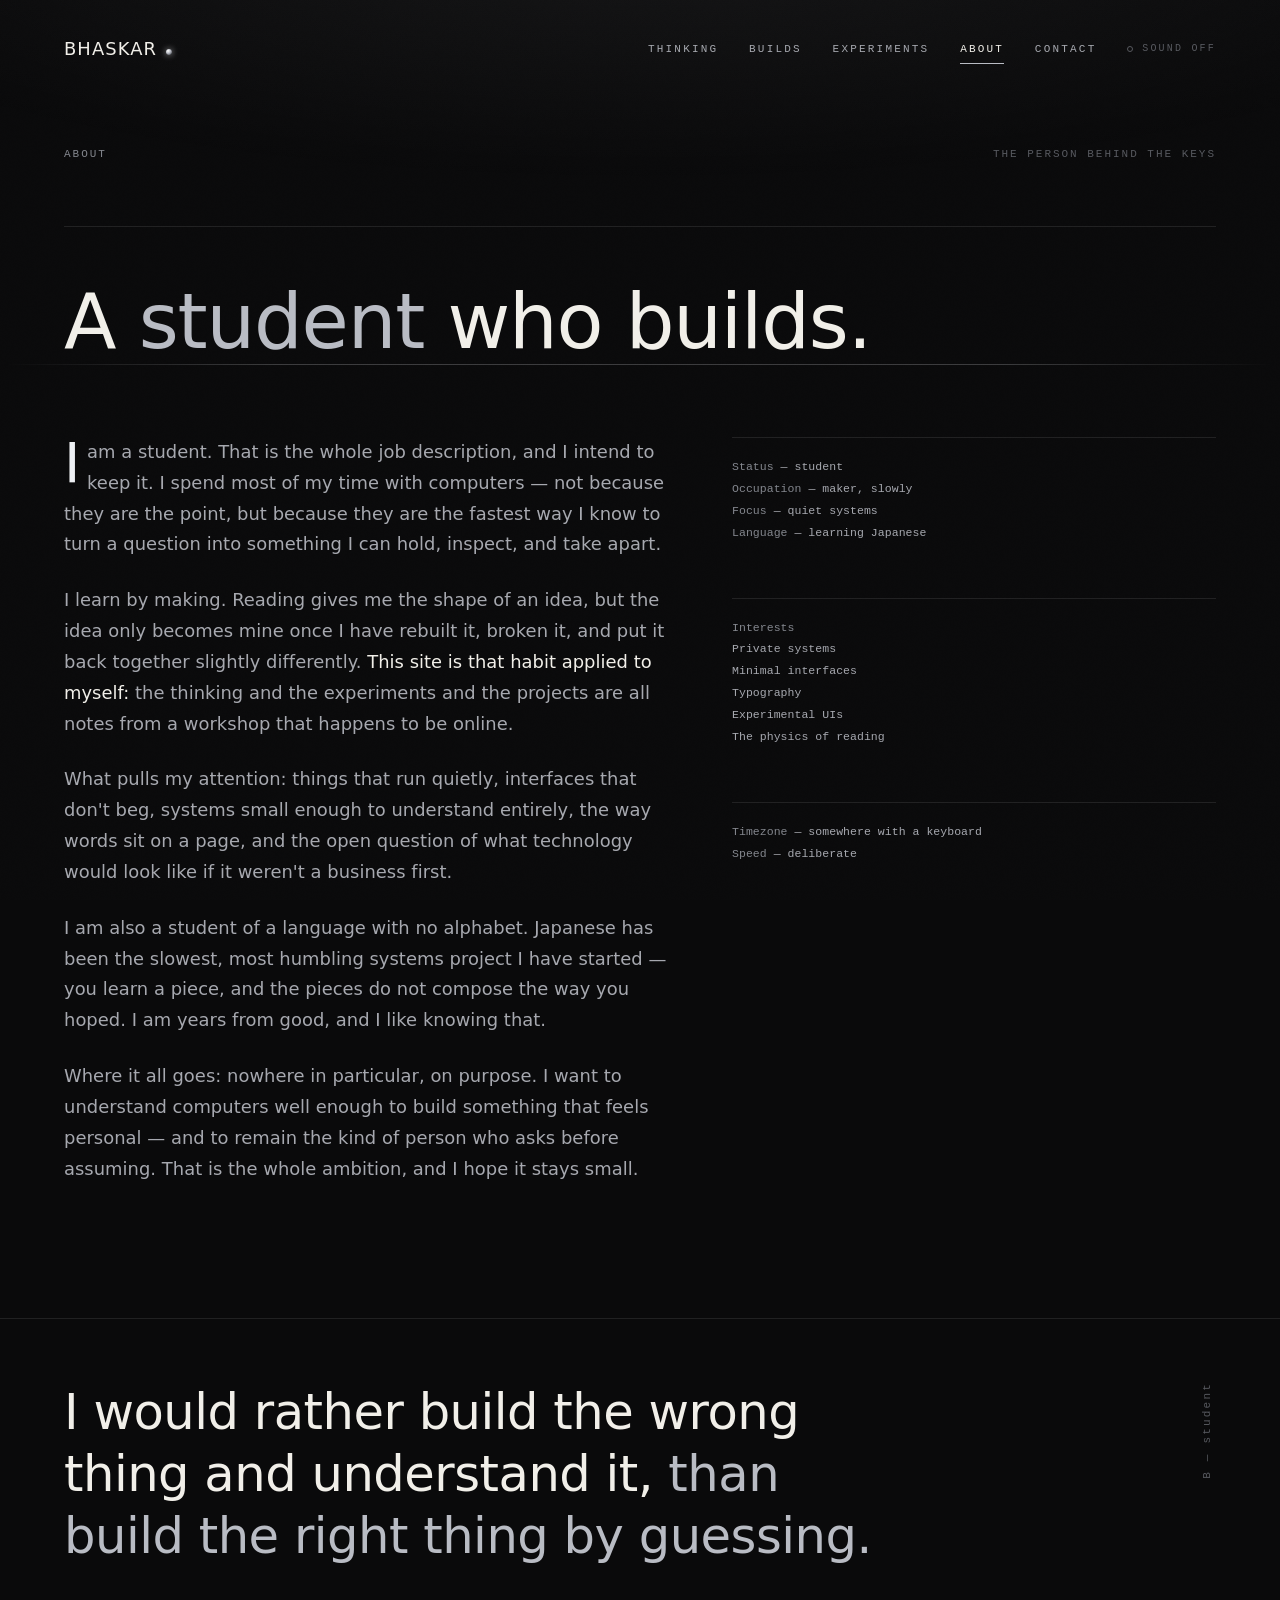
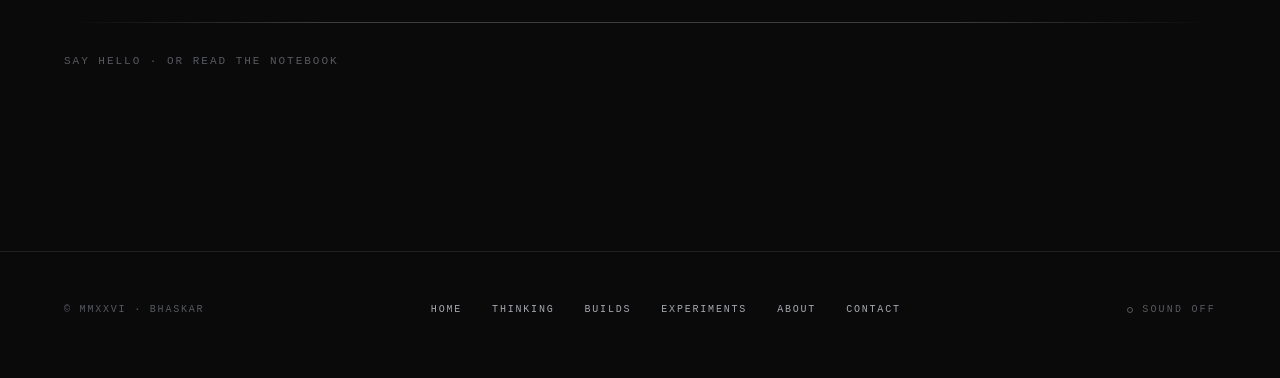
==== about/index.html @ d9e7417f "BHASKAR — personal site: 8 pages, design system, fonts, audio, loader, 404" ====
<!DOCTYPE html>
<html lang="en" class="no-js" data-base="../">
<head>
  <meta charset="UTF-8">
  <meta name="viewport" content="width=device-width, initial-scale=1">
  <title>ABOUT — BHASKAR</title>
  <meta name="description" content="A student who builds things to understand them. Quiet systems, minimal interfaces, and a language with no alphabet.">
  <link rel="canonical" href="/about/">
  <link rel="icon" type="image/svg+xml" href="../favicon.svg">
  <link rel="manifest" href="../manifest.webmanifest">
  <meta name="theme-color" content="#0a0a0b">

  <meta property="og:type" content="website">
  <meta property="og:site_name" content="BHASKAR">
  <meta property="og:title" content="ABOUT — BHASKAR">
  <meta property="og:description" content="A student who builds things to understand them.">
  <meta property="og:url" content="/about/">
  <meta name="twitter:card" content="summary">
  <meta name="twitter:title" content="ABOUT — BHASKAR">
  <meta name="twitter:description" content="A student who builds things to understand them.">

  <link rel="preload" href="../assets/fonts/SpaceGrotesk-Variable.woff2" as="font" type="font/woff2" crossorigin>
  <link rel="preload" href="../assets/fonts/IBMPlexMono-Regular.woff2" as="font" type="font/woff2" crossorigin>
  <link rel="stylesheet" href="../css/styles.css">
  <script src="../js/loader.js" defer></script>
</head>
<body class="page-about">
  <div class="loader" role="status" aria-label="Loading">
    <div class="loader-inner">
      <span class="loader-word">BHASKAR<span class="dot" aria-hidden="true">.</span></span>
      <span class="loader-line" aria-hidden="true"></span>
      <span class="loader-caption mono">LOADING<span class="cursor" aria-hidden="true">_</span></span>
    </div>
  </div>


  <div class="page-shade" aria-hidden="true"></div>

  <header class="site-head wrap">
    <a class="wordmark" href="../index.html" aria-label="BHASKAR — back to the top">
      BHASKAR<span class="dot" aria-hidden="true"></span>
    </a>
    <nav class="site-nav" aria-label="Primary">
      <a href="../thinking/index.html">Thinking</a>
      <a href="../builds/index.html">Builds</a>
      <a href="../experiments/index.html">Experiments</a>
      <a href="../about/index.html" aria-current="page">About</a>
      <a href="../contact/index.html">Contact</a>
      <button class="sound-toggle" type="button" data-sound-toggle aria-pressed="false" aria-label="Toggle sound">
        <span class="led" aria-hidden="true"></span><span data-sound-label>SOUND OFF</span>
      </button>
    </nav>
    <button class="menu-toggle" type="button" aria-expanded="false" aria-controls="menuPanel">MENU</button>
  </header>

  <div class="menu-panel" id="menuPanel" aria-hidden="true">
    <a href="../index.html"><span class="n">00</span>Home</a>
    <a href="../thinking/index.html"><span class="n">01</span>Thinking</a>
    <a href="../builds/index.html"><span class="n">02</span>Builds</a>
    <a href="../experiments/index.html"><span class="n">03</span>Experiments</a>
    <a href="../about/index.html"><span class="n">04</span>About</a>
    <a href="../contact/index.html"><span class="n">05</span>Contact</a>
    <div class="menu-foot caps">BHASKAR · MMXXVI</div>
  </div>

  <main id="main">
    <section class="about-hero wrap" aria-labelledby="about-title">
      <div class="home-meta">
        <span class="caps caps--silver">About</span>
        <span class="caps caps--dim">The person behind the keys</span>
      </div>

      <h1 id="about-title" class="about-title">
        A <span class="sil">student</span> who builds.
      </h1>
    </section>

    <div class="wrap hair" aria-hidden="true"></div>

    <section class="about-grid wrap">
      <div class="about-body" data-reveal>
        <p class="drop">
          I am a student. That is the whole job description, and I intend to
          keep it. I spend most of my time with computers — not because they are
          the point, but because they are the fastest way I know to turn a
          question into something I can hold, inspect, and take apart.
        </p>
        <p>
          I learn by making. Reading gives me the shape of an idea, but the idea
          only becomes mine once I have rebuilt it, broken it, and put it back
          together slightly differently. <strong>This site is that habit applied
          to myself:</strong> the thinking and the experiments and the projects
          are all notes from a workshop that happens to be online.
        </p>
        <p>
          What pulls my attention: things that run quietly, interfaces that
          don't beg, systems small enough to understand entirely, the way words
          sit on a page, and the open question of what technology would look
          like if it weren't a business first.
        </p>
        <p>
          I am also a student of a language with no alphabet. Japanese has been
          the slowest, most humbling systems project I have started — you learn
          a piece, and the pieces do not compose the way you hoped. I am years
          from good, and I like knowing that.
        </p>
        <p>
          Where it all goes: nowhere in particular, on purpose. I want to
          understand computers well enough to build something that feels
          personal — and to remain the kind of person who asks before assuming.
          That is the whole ambition, and I hope it stays small.
        </p>
      </div>

      <aside class="about-side" aria-label="In brief" data-reveal>
        <div class="fact">
          <div><span class="k">Status</span> — student</div>
          <div><span class="k">Occupation</span> — maker, slowly</div>
          <div><span class="k">Focus</span> — quiet systems</div>
          <div><span class="k">Language</span> — learning Japanese</div>
        </div>

        <div class="fact">
          <div><span class="k">Interests</span></div>
          <div>Private systems</div>
          <div>Minimal interfaces</div>
          <div>Typography</div>
          <div>Experimental UIs</div>
          <div>The physics of reading</div>
        </div>

        <div class="fact">
          <div><span class="k">Timezone</span> — somewhere with a keyboard</div>
          <div><span class="k">Speed</span> — deliberate</div>
        </div>
      </aside>
    </section>

    <section class="about-quote wrap" data-reveal>
      <p class="text">
        I would rather build the wrong thing and understand it,
        <span class="sil">than build the right thing by guessing.</span>
      </p>
      <span class="about-sign">B — student</span>
    </section>

    <div class="about-end wrap" data-reveal>
      <hr class="hair" aria-hidden="true">
      <p class="mono caps caps--dim" style="margin-top:30px">
        <a class="u-line" href="../contact/index.html">Say hello</a> · <a class="u-line caps" href="../thinking/index.html">or read the notebook</a>
      </p>
    </div>
  </main>

  <footer class="site-foot">
    <div class="foot-row">
      <span class="caps">© MMXXVI · BHASKAR</span>
      <nav class="foot-links" aria-label="Footer">
        <a href="../index.html">Home</a>
        <a href="../thinking/index.html">Thinking</a>
        <a href="../builds/index.html">Builds</a>
        <a href="../experiments/index.html">Experiments</a>
        <a href="../about/index.html">About</a>
        <a href="../contact/index.html">Contact</a>
      </nav>
      <button class="sound-toggle" type="button" data-sound-toggle aria-pressed="false" aria-label="Toggle sound">
        <span class="led" aria-hidden="true"></span><span data-sound-label>SOUND OFF</span>
      </button>
    </div>
  </footer>

  <script src="../js/data/projects.js" defer></script>
  <script src="../js/audio.js" defer></script>
  <script src="../js/transitions.js" defer></script>
  <script src="../js/reveal.js" defer></script>
  <script src="../js/waves.js" defer></script>
  <script src="../js/portrait.js" defer></script>
  <script src="../js/main.js" defer></script>
</body>
</html>
---- css/styles.css ----
/* ============================================================
   BHASKAR — design system
   black / white / graphite / silver / quiet typography
   ============================================================ */

/* ---------- tokens ---------- */
:root {
  --black:      #060606;
  --ink:        #0b0b0c;
  --page:       #0a0a0b;
  --charcoal:   #15151a;
  --graphite:   #26262d;
  --steel:      #3d3f47;

  --silver-dim: #83868d;
  --silver:     #b9bcc4;
  --silver-bright: #eef0f4;
  --paper:      #f1efe9;
  --fog:        #a6a8af;
  --ghost:      #57595f;
  --line:       rgba(238, 240, 244, 0.10);
  --line-strong: rgba(238, 240, 244, 0.22);

  --font-sans: "Space Grotesk", "Avenir Next", "Segoe UI", system-ui, sans-serif;
  --font-mono: "IBM Plex Mono", ui-monospace, "SF Mono", "Cascadia Mono", Menlo, monospace;

  --ease: cubic-bezier(0.16, 1, 0.3, 1);
  --ease-hard: cubic-bezier(0.77, 0, 0.18, 1);

  --silver-metal: linear-gradient(100deg,
      #7c8087 0%, #f4f6f9 16%, #c2c5cc 30%, #71757d 46%,
      #eceef2 60%, #a9adb5 78%, #7c8087 100%);

  --section-gap: clamp(64px, 12vh, 140px);
}

/* ---------- reset ---------- */
*, *::before, *::after { box-sizing: border-box; }

html {
  -webkit-text-size-adjust: 100%;
  scrollbar-color: var(--graphite) var(--black);
}

body {
  margin: 0;
  background: var(--page);
  color: var(--paper);
  font-family: var(--font-sans);
  font-size: 1rem;
  line-height: 1.65;
  font-weight: 400;
  letter-spacing: 0.002em;
  overflow-x: clip;
  -webkit-font-smoothing: antialiased;
  text-rendering: optimizeLegibility;
  min-height: 100vh;
  display: flex;
  flex-direction: column;
}

main { flex: 1 0 auto; }

/* film-grain / paper noise */
body::before,
body::after {
  content: "";
  position: fixed;
  inset: 0;
  pointer-events: none;
  z-index: 64;
}
body::before {
  background-image: url("data:image/svg+xml,%3Csvg xmlns='http://www.w3.org/2000/svg' width='160' height='160'%3E%3Cfilter id='n'%3E%3CfeTurbulence type='fractalNoise' baseFrequency='0.8' numOctaves='2'/%3E%3C/filter%3E%3Crect width='160' height='160' filter='url(%23n)' opacity='0.5'/%3E%3C/svg%3E");
  opacity: 0.028;
  mix-blend-mode: overlay;
}
/* soft light well at the top of every page */
body::after {
  background:
    radial-gradient(120% 46% at 50% -8%, rgba(238, 240, 244, 0.055), transparent 62%),
    none;
  z-index: -1;
}

/* ---------- base type ---------- */
h1, h2, h3, h4 { margin: 0; font-weight: 400; line-height: 1.08; letter-spacing: -0.015em; }

p { margin: 0 0 1.1em; }

a {
  color: inherit;
  text-decoration: none;
}

::selection { background: var(--paper); color: var(--black); text-shadow: none; }

:focus-visible {
  outline: 1px solid var(--silver-bright);
  outline-offset: 3px;
  border-radius: 1px;
}

img, svg, canvas { display: block; max-width: 100%; }

button {
  font: inherit;
  color: inherit;
  background: none;
  border: 0;
  padding: 0;
  cursor: pointer;
}

/* ---------- helpers ---------- */
.wrap {
  width: 100%;
  max-width: 1340px;
  margin-inline: auto;
  padding-inline: clamp(20px, 5vw, 64px);
}

.mono { font-family: var(--font-mono); }
.caps {
  font-family: var(--font-mono);
  font-size: 0.6875rem;              /* 11px */
  letter-spacing: 0.18em;
  text-transform: uppercase;
  line-height: 1.6;
}
.caps--dim { color: var(--ghost); }
.caps--silver { color: var(--silver-dim); }

.sr-only {
  position: absolute;
  width: 1px; height: 1px;
  padding: 0; margin: -1px;
  overflow: hidden;
  clip: rect(0 0 0 0);
  white-space: nowrap;
  border: 0;
}

.hair {
  height: 1px;
  border: 0;
  margin: 0;
  background: linear-gradient(90deg, transparent, var(--line-strong) 22%, var(--line-strong) 78%, transparent);
}

/* silver metallic headline treatment */
.metal {
  background: var(--silver-metal);
  background-size: 220% 100%;
  -webkit-background-clip: text;
  background-clip: text;
  -webkit-text-fill-color: transparent;
  color: transparent;
  animation: metal-sweep 14s ease-in-out infinite;
}
@keyframes metal-sweep {
  0%, 100% { background-position: 0% 0; }
  50%      { background-position: 96% 0; }
}

@media (prefers-reduced-motion: reduce) {
  .metal { animation: none; background-position: 14% 0; }
}

/* hairline that slides its light along */
.sheen {
  position: relative;
  overflow: hidden;
}
.sheen::after {
  content: "";
  position: absolute;
  top: 0; bottom: 0; left: -120%;
  width: 55%;
  background: linear-gradient(100deg, transparent, rgba(238, 240, 244, 0.10), transparent);
  transform: skewX(-18deg);
  animation: sheen-slide 7s var(--ease) infinite;
}
@keyframes sheen-slide {
  0%, 55% { left: -130%; }
  90%, 100% { left: 130%; }
}
@media (prefers-reduced-motion: reduce) { .sheen::after { animation: none; display: none; } }

.vlabel {
  writing-mode: vertical-rl;
  font-family: var(--font-mono);
  font-size: 0.625rem;
  letter-spacing: 0.42em;
  text-transform: uppercase;
  color: var(--ghost);
}

/* underline sweep for links */
.u-line { position: relative; }
.u-line::after {
  content: "";
  position: absolute;
  left: 0; right: 0; bottom: -3px;
  height: 1px;
  background: var(--silver);
  transform: scaleX(0);
  transform-origin: left;
  transition: transform 0.45s var(--ease);
}
.u-line:hover::after, .u-line:focus-visible::after { transform: scaleX(1); }

/* small arrow glyph (svg, no font dependency) */
.arrow {
  display: inline-block;
  width: 1em; height: 1em;
  vertical-align: -0.12em;
  transition: transform 0.4s var(--ease);
}
.arrow svg { width: 100%; height: 100%; stroke: currentColor; fill: none; stroke-width: 1; }

/* ---------- scroll reveal ---------- */
.reveal {
  opacity: 0;
  transform: translateY(26px);
  transition: opacity 0.9s var(--ease), transform 0.9s var(--ease);
  transition-delay: var(--d, 0s);
  will-change: opacity, transform;
}
.reveal.in { opacity: 1; transform: none; }

.reveal-line { position: relative; }
.reveal-line::before {
  content: "";
  position: absolute;
  left: 0; right: 0; top: -1px;
  height: 1px;
  background: var(--silver-dim);
  transform: scaleX(0);
  transform-origin: left;
  transition: transform 1.1s var(--ease) 0.2s;
}
.reveal-line.in::before { transform: scaleX(1); }

/* ============================================================
   page transition (silver-haired wipe)
   ============================================================ */
.page-shade {
  position: fixed;
  inset: 0;
  z-index: 70;
  background: var(--black);
  transform: scaleY(0);
  transform-origin: 50% 0;
  pointer-events: none;
  visibility: hidden;
}
.page-shade::after {
  content: "";
  position: absolute;
  left: 0; right: 0; bottom: 0;
  height: 1px;
  background: linear-gradient(90deg, transparent, var(--silver) 30%, #fff 50%, var(--silver) 70%, transparent);
  opacity: 0.5;
}

body.is-live .page-shade { visibility: visible; }
body.is-leaving .page-shade {
  animation: shade-in 0.42s var(--ease-hard) forwards;
  visibility: visible;
}
@keyframes shade-in {
  from { transform: scaleY(0); }
  to   { transform: scaleY(1); }
}

body.is-arriving .page-shade {
  animation: shade-out 0.62s var(--ease-hard) 0.06s forwards;
  visibility: visible;
}
@keyframes shade-out {
  from { transform: scaleY(1); }
  to   { transform: scaleY(0); }
}

/* subtle rise-in for main content on arrival */
body.is-arriving main,
body.is-arriving .site-head,
body.is-arriving .site-foot {
  animation: rise-in 0.7s var(--ease) 0.16s both;
}
@keyframes rise-in {
  from { opacity: 0; transform: translateY(14px); }
  to   { opacity: 1; transform: none; }
}

@media (prefers-reduced-motion: reduce) {
  .page-shade, body.is-arriving .page-shade { animation-duration: 0.001s; }
  body.is-arriving main,
  body.is-arriving .site-head,
  body.is-arriving .site-foot { animation: none; }
}

/* ============================================================
   header / navigation
   ============================================================ */
.site-head {
  display: flex;
  align-items: center;
  justify-content: space-between;
  gap: 24px;
  padding-top: clamp(22px, 4vh, 34px);
  padding-bottom: 10px;
}

.wordmark {
  display: inline-flex;
  align-items: baseline;
  gap: 9px;
  font-size: clamp(1.05rem, 1.4vw, 1.3rem);
  font-weight: 500;
  letter-spacing: 0.06em;
  color: var(--paper);
  white-space: nowrap;
}
.wordmark .dot {
  display: inline-block;
  width: 6px; height: 6px;
  border-radius: 50%;
  background: radial-gradient(circle at 34% 30%, #fff, var(--silver) 42%, var(--steel) 90%);
  box-shadow: 0 0 6px rgba(238, 240, 244, 0.65);
  vertical-align: 0.08em;
}

.site-nav {
  display: flex;
  align-items: center;
  gap: clamp(18px, 2.4vw, 34px);
}
.site-nav a {
  font-family: var(--font-mono);
  font-size: 0.6875rem;
  letter-spacing: 0.2em;
  text-transform: uppercase;
  color: var(--fog);
  position: relative;
  padding-block: 4px;
  transition: color 0.3s ease;
}
.site-nav a::after {
  content: "";
  position: absolute;
  left: 0; right: 0; bottom: -2px;
  height: 1px;
  background: var(--silver);
  transform: scaleX(0);
  transform-origin: left;
  transition: transform 0.4s var(--ease);
}
.site-nav a:hover, .site-nav a:focus-visible,
.site-nav a[aria-current="page"] { color: var(--paper); }
.site-nav a:hover::after,
.site-nav a:focus-visible::after,
.site-nav a[aria-current="page"]::after { transform: scaleX(1); }

.sound-toggle {
  display: inline-flex;
  align-items: center;
  gap: 9px;
  font-family: var(--font-mono);
  font-size: 0.625rem;
  letter-spacing: 0.22em;
  color: var(--ghost);
  padding: 6px 0;
  transition: color 0.3s ease;
  -webkit-tap-highlight-color: transparent;
}
.sound-toggle:hover { color: var(--paper); }
.sound-toggle .led {
  width: 6px; height: 6px;
  border-radius: 50%;
  border: 1px solid var(--ghost);
  transition: all 0.3s ease;
}
.sound-toggle[aria-pressed="true"] { color: var(--silver); }
.sound-toggle[aria-pressed="true"] .led {
  background: var(--silver-bright);
  border-color: var(--silver-bright);
  box-shadow: 0 0 7px rgba(238, 240, 244, 0.75);
}

.menu-toggle {
  display: none;
  font-family: var(--font-mono);
  font-size: 0.6875rem;
  letter-spacing: 0.22em;
  color: var(--fog);
  padding: 6px 0;
  z-index: 60;
}

/* ---------- mobile nav panel ---------- */
.menu-panel {
  position: fixed;
  inset: 0;
  z-index: 60;
  background: var(--black);
  display: flex;
  flex-direction: column;
  align-items: flex-start;
  justify-content: center;
  padding: 0 clamp(28px, 8vw, 60px);
  gap: 8px;
  clip-path: inset(0 0 100% 0);
  visibility: hidden;
  transition: clip-path 0.42s var(--ease-hard), visibility 0.42s;
}
.menu-panel.open { clip-path: inset(0 0 0 0); visibility: visible; }
.menu-panel a {
  font-size: clamp(1.6rem, 7vw, 2.4rem);
  font-weight: 300;
  letter-spacing: -0.01em;
  color: var(--paper);
  padding-block: 8px;
  display: flex;
  align-items: baseline;
  gap: 18px;
}
.menu-panel a .n {
  font-family: var(--font-mono);
  font-size: 0.6875rem;
  color: var(--ghost);
}
.menu-panel .menu-foot {
  margin-top: 40px;
  color: var(--ghost);
}

/* ============================================================
   waves
   ============================================================ */
.wave {
  width: 100%;
  height: 90px;
  overflow: hidden;
  pointer-events: none;
  user-select: none;
}
.wave--sm { height: 56px; }
.wave--lg { height: clamp(120px, 20vh, 240px); }
.wave--full { height: clamp(160px, 30vh, 320px); }
.wave path { vector-effect: non-scaling-stroke; fill: none; }
.wave--line path { stroke: var(--silver-dim); }
.wave--faint path { stroke: rgba(184, 187, 195, 0.4); }
.wave--fog path { stroke: rgba(87, 89, 95, 0.6); }

.wave-space {
  display: block;
  width: 100%;
  height: clamp(70px, 16vh, 150px);
}

/* ============================================================
   home
   ============================================================ */
.home-hero { padding-top: clamp(34px, 8vh, 92px); }

.home-meta {
  display: flex;
  justify-content: space-between;
  gap: 18px;
  flex-wrap: wrap;
  padding-bottom: clamp(30px, 7vh, 66px);
  border-bottom: 1px solid var(--line);
}

.home-title {
  margin-top: clamp(30px, 7vh, 70px);
  line-height: 0.92;
  font-size: clamp(3rem, 13.5vw, 12rem);
  font-weight: 400;
  letter-spacing: -0.02em;
  max-width: 12ch;
}
.home-title .metal { display: inline-block; }

.home-lede {
  margin: clamp(26px, 5vh, 48px) 0 0;
  max-width: 30ch;
  font-size: clamp(1.35rem, 2.4vw, 2rem);
  font-weight: 300;
  line-height: 1.32;
  color: var(--paper);
}
.home-lede em { font-style: normal; color: var(--silver); }

.home-grid {
  margin-top: clamp(48px, 11vh, 110px);
  display: grid;
  grid-template-columns: minmax(0, 5fr) minmax(0, 6fr);
  gap: clamp(28px, 5vw, 80px);
  align-items: start;
}

/* portrait */
.portrait { position: relative; }
.portrait__frame {
  position: relative;
  overflow: hidden;
  aspect-ratio: 1600 / 1156;
  background:
    radial-gradient(120% 120% at 80% -20%, rgba(238, 240, 244, 0.06), transparent 55%),
    var(--charcoal);
  border: 1px solid var(--line);
}
.portrait__frame canvas {
  width: 100%;
  height: 100%;
  display: block;
  -webkit-user-select: none;
  user-select: none;
}
.portrait__frame img { width: 100%; height: 100%; object-fit: cover; }
.portrait__frame::after {
  content: "";
  position: absolute;
  inset: 0;
  background: linear-gradient(115deg, rgba(255,255,255,0.09), transparent 26%);
  pointer-events: none;
}
.portrait__caption {
  margin-top: 14px;
  display: flex;
  justify-content: space-between;
  gap: 16px;
}

/* home intro column */
.home-intro .lead {
  font-size: clamp(1.02rem, 1.35vw, 1.22rem);
  line-height: 1.62;
  color: var(--fog);
  max-width: 56ch;
}
.block-label {
  font-family: var(--font-mono);
  font-size: 0.625rem;
  letter-spacing: 0.24em;
  text-transform: uppercase;
  color: var(--ghost);
  margin: 0 0 18px;
  display: flex;
  align-items: center;
  gap: 14px;
}
.block-label::after {
  content: "";
  flex: 1;
  height: 1px;
  background: var(--line);
}

.currently {
  margin-top: clamp(34px, 6vh, 60px);
  border-top: 1px solid var(--line);
  border-bottom: 1px solid var(--line);
}
.currently dl { margin: 0; }
.currently .row {
  display: grid;
  grid-template-columns: 150px 1fr;
  gap: 18px;
  padding: 13px 0;
  border-bottom: 1px solid var(--line);
}
.currently .row:last-child { border-bottom: 0; }
.currently dt { color: var(--ghost); }
.currently dd { margin: 0; color: var(--paper); }
.currently dd .t { color: var(--ghost); }

/* index / page links (editorial list) */
.page-index { margin-top: clamp(40px, 7vh, 70px); }
.page-index .row {
  display: flex;
  align-items: baseline;
  gap: 22px;
  padding: 16px 0;
  border-bottom: 1px solid var(--line);
  transition: padding-left 0.4s var(--ease);
}
.page-index .row:first-child { border-top: 1px solid var(--line); }
.page-index .row:hover { padding-left: 12px; }
.page-index .row .n { color: var(--silver-dim); min-width: 34px; }
.page-index .row .name {
  font-size: clamp(1.1rem, 1.8vw, 1.5rem);
  font-weight: 300;
  letter-spacing: 0.01em;
  color: var(--paper);
  transition: color 0.3s ease;
}
.page-index .row:hover .name, .page-index .row:focus-within .name { color: var(--silver-bright); }
.page-index .row .where { margin-left: auto; color: var(--ghost); }
.page-index .row .arrow { margin-left: 6px; color: var(--silver-dim); }
.page-index .row:hover .arrow { transform: translateX(6px); }

/* selected builds strip */
.selected {
  margin-top: var(--section-gap);
  border-top: 1px solid var(--line);
  padding-top: clamp(28px, 5vh, 48px);
}
.selected-head {
  display: flex;
  justify-content: space-between;
  align-items: baseline;
  gap: 20px;
  margin-bottom: 8px;
}
.selected-head a { color: var(--silver-dim); }
.selected-head a:hover { color: var(--paper); }
.selected .row {
  display: flex;
  align-items: center;
  gap: clamp(16px, 3vw, 40px);
  padding: clamp(18px, 3.4vh, 30px) 0;
  border-bottom: 1px solid var(--line);
  transition: padding-left 0.4s var(--ease);
}
.selected .row:hover { padding-left: 14px; }
.selected .row .num { color: var(--ghost); }
.selected .row .name {
  font-size: clamp(1.5rem, 3.4vw, 2.8rem);
  font-weight: 300;
  letter-spacing: -0.01em;
}
.selected .row .rule { flex: 1; height: 1px; background: var(--line); }
.selected .row .tag { color: var(--silver-dim); white-space: nowrap; }
.selected .row .go { color: var(--ghost); display: flex; align-items: center; gap: 8px; }
.selected .row:hover .go { color: var(--silver); }
.selected .row:hover .go .arrow { transform: translateX(6px); }

.home-end {
  margin-top: var(--section-gap);
  display: grid;
  grid-template-columns: 1fr auto;
  gap: 24px;
  align-items: end;
  padding-bottom: clamp(40px, 8vh, 90px);
}
.home-end .line { color: var(--fog); max-width: 52ch; font-weight: 300; }
.home-end .sign {
  font-family: var(--font-mono);
  font-size: 0.6875rem;
  letter-spacing: 0.2em;
  color: var(--silver-dim);
  white-space: nowrap;
  writing-mode: vertical-rl;
  transform: rotate(180deg);
}

/* ============================================================
   shared section heading block
   ============================================================ */
.lede-block { margin-top: clamp(28px, 6vh, 60px); max-width: 64ch; }
.lede-block p { font-size: clamp(1.05rem, 1.4vw, 1.3rem); font-weight: 300; line-height: 1.55; color: var(--fog); }
.lede-block p strong { color: var(--paper); font-weight: 400; }

.page-title {
  font-size: clamp(2.6rem, 8.5vw, 7rem);
  font-weight: 400;
  letter-spacing: -0.02em;
  line-height: 0.98;
  margin-top: clamp(24px, 6vh, 56px);
}
.page-title .num {
  font-family: var(--font-mono);
  font-size: 0.75em;
  color: var(--silver-dim);
  font-weight: 400;
  letter-spacing: 0.05em;
}

/* ============================================================
   thinking
   ============================================================ */
.think-hero { padding-top: clamp(34px, 8vh, 92px); }
.think-opener {
  margin-top: clamp(36px, 9vh, 90px);
  font-size: clamp(1.7rem, 4.4vw, 3.3rem);
  font-weight: 300;
  line-height: 1.22;
  max-width: 26ch;
  letter-spacing: -0.01em;
}
.think-opener .cue { color: var(--silver-dim); }

.log { margin-top: clamp(44px, 9vh, 90px); }
.log .entry {
  display: grid;
  grid-template-columns: 120px minmax(0, 1fr) minmax(0, 340px);
  gap: clamp(16px, 3vw, 48px);
  padding: clamp(30px, 5vh, 52px) 0;
  border-top: 1px solid var(--line);
}
.log .entry:first-child { border-top: 0; }
.log .entry .n {
  font-family: var(--font-mono);
  font-size: 0.75rem;
  color: var(--silver-dim);
  padding-top: 6px;
}
.log .entry .st {
  font-size: clamp(1.3rem, 2.6vw, 2.1rem);
  font-weight: 300;
  line-height: 1.28;
  letter-spacing: -0.005em;
  max-width: 34ch;
}
.log .entry .note {
  font-family: var(--font-mono);
  font-size: 0.6875rem;
  line-height: 1.85;
  color: var(--fog);
  padding-top: 4px;
  letter-spacing: 0.01em;
}

.questions { margin-top: var(--section-gap); }
.questions .q-list {
  margin-top: 26px;
  border-top: 1px solid var(--line);
}
.questions .q {
  display: grid;
  grid-template-columns: 84px 1fr;
  gap: 20px;
  padding: 22px 0;
  border-bottom: 1px solid var(--line);
  align-items: baseline;
}
.questions .q .qn { font-family: var(--font-mono); font-size: 0.6875rem; color: var(--ghost); }
.questions .q .qt {
  font-size: clamp(1.05rem, 1.6vw, 1.4rem);
  font-weight: 300;
  color: var(--fog);
  transition: color 0.35s ease, transform 0.35s var(--ease);
  transform-origin: left;
}
.questions .q:hover .qt { color: var(--silver-bright); transform: translateX(6px); }

.principles { margin-top: var(--section-gap); }
.principles .p-list { margin-top: 26px; border-top: 1px solid var(--line); }
.principles .p {
  display: flex;
  align-items: baseline;
  gap: 26px;
  padding: 20px 0;
  border-bottom: 1px solid var(--line);
}
.principles .p .pi {
  font-family: var(--font-mono);
  font-size: 0.6875rem;
  color: var(--silver);
  white-space: nowrap;
}
.principles .p .pt {
  font-family: var(--font-mono);
  font-size: 0.6875rem;
  letter-spacing: 0.16em;
  text-transform: uppercase;
  color: var(--paper);
}
.principles .p .pd { margin-left: auto; color: var(--ghost); font-family: var(--font-mono); font-size: 0.625rem; }

.think-end { margin-top: var(--section-gap); padding-bottom: 60px; }
.think-end .closing {
  font-size: clamp(1.4rem, 3vw, 2.2rem);
  font-weight: 300;
  max-width: 30ch;
}

/* ============================================================
   builds index
   ============================================================ */
.builds-intro { margin-top: clamp(30px, 7vh, 66px); max-width: 60ch; }
.builds-intro p { font-size: clamp(1.05rem, 1.5vw, 1.35rem); font-weight: 300; color: var(--fog); line-height: 1.55; }

.build-list { margin-top: clamp(40px, 8vh, 84px); }
.build-row {
  position: relative;
  display: grid;
  grid-template-columns: 70px minmax(0, 1fr) auto;
  align-items: center;
  gap: clamp(14px, 2.5vw, 40px);
  padding: clamp(34px, 6vh, 60px) 0;
  border-bottom: 1px solid var(--line);
}
.build-row:first-child { border-top: 1px solid var(--line); }
.build-row .bnum {
  font-family: var(--font-mono);
  font-size: clamp(0.78rem, 1.1vw, 1rem);
  color: var(--silver-dim);
}
.build-row .bname {
  font-size: clamp(2.2rem, 7vw, 5.4rem);
  font-weight: 300;
  letter-spacing: -0.015em;
  line-height: 0.96;
  color: var(--paper);
  transition: color 0.35s ease;
}
.build-row:hover .bname,
.build-row:focus-within .bname { color: var(--silver); }
.build-row .btag {
  font-family: var(--font-mono);
  font-size: 0.75rem;
  letter-spacing: 0.18em;
  color: var(--silver-dim);
  white-space: nowrap;
}
.build-row .meta {
  grid-column: 2 / -1;
  display: flex;
  flex-wrap: wrap;
  gap: 8px 30px;
  font-family: var(--font-mono);
  font-size: 0.625rem;
  letter-spacing: 0.14em;
  color: var(--ghost);
  text-transform: uppercase;
}
.build-row .meta span b { color: var(--fog); font-weight: 500; margin-right: 9px; }
.build-row .go {
  grid-column: 1 / -1;
  display: inline-flex;
  align-items: center;
  gap: 12px;
  margin-top: 4px;
  font-family: var(--font-mono);
  font-size: 0.6875rem;
  letter-spacing: 0.2em;
  color: var(--ghost);
  text-transform: uppercase;
  transition: color 0.3s ease;
  justify-self: start;
}
.build-row:hover .go, .build-row:focus-within .go { color: var(--silver); }
.build-row .go .arrow { transition: transform 0.4s var(--ease); }
.build-row:hover .go .arrow, .build-row:focus-within .go .arrow { transform: translateX(8px); }
/* faint watermark numeral */
.build-row .watermark {
  position: absolute;
  right: 0; top: 50%;
  transform: translateY(-56%);
  font-size: clamp(6rem, 18vw, 15rem);
  font-weight: 300;
  line-height: 1;
  color: transparent;
  -webkit-text-stroke: 1px rgba(238, 240, 244, 0.05);
  pointer-events: none;
  z-index: -1;
}

.build-note { margin-top: var(--section-gap); padding-bottom: 60px; max-width: 58ch; }
.build-note p { font-family: var(--font-mono); font-size: 0.72rem; line-height: 1.9; color: var(--ghost); }

/* ============================================================
   project case pages
   ============================================================ */
.case-hero { padding-top: clamp(34px, 8vh, 92px); }
.case-head { margin-top: clamp(30px, 7vh, 70px); }
.case-head .num {
  font-family: var(--font-mono);
  font-size: 0.8rem;
  letter-spacing: 0.24em;
  color: var(--silver-dim);
  margin-bottom: 18px;
  display: block;
}
.case-head .name {
  font-size: clamp(3rem, 12vw, 9.5rem);
  font-weight: 300;
  letter-spacing: -0.02em;
  line-height: 0.94;
}
.case-head .tagline {
  margin-top: 22px;
  font-family: var(--font-mono);
  font-size: 0.8rem;
  letter-spacing: 0.26em;
  text-transform: uppercase;
  color: var(--silver);
}
.case-head .blurb {
  margin-top: clamp(26px, 5vh, 44px);
  max-width: 56ch;
  font-size: clamp(1.05rem, 1.5vw, 1.35rem);
  font-weight: 300;
  line-height: 1.55;
  color: var(--fog);
}
.case-head .blurb strong { color: var(--paper); font-weight: 400; }

.case-data {
  margin-top: clamp(36px, 7vh, 64px);
  border-top: 1px solid var(--line);
  border-bottom: 1px solid var(--line);
  display: grid;
  grid-template-columns: repeat(auto-fit, minmax(150px, 1fr));
}
.case-data .cell { padding: 20px 4px; }
.case-data .cell + .cell { border-left: 1px solid var(--line); }
.case-data .cell dt {
  font-family: var(--font-mono);
  font-size: 0.625rem;
  letter-spacing: 0.22em;
  color: var(--ghost);
  margin-bottom: 10px;
}
.case-data .cell dd { margin: 0; font-family: var(--font-mono); font-size: 0.78rem; letter-spacing: 0.06em; color: var(--paper); }
.case-data .cell dd.ph { color: var(--silver-dim); }

.case-body {
  display: grid;
  grid-template-columns: 200px minmax(0, 1fr);
  gap: clamp(24px, 5vw, 90px);
  margin-top: clamp(48px, 9vh, 100px);
}
.case-body .rail {
  position: sticky;
  top: 24px;
  align-self: start;
}
.case-body .rail a {
  font-family: var(--font-mono);
  font-size: 0.625rem;
  letter-spacing: 0.2em;
  color: var(--ghost);
  text-transform: uppercase;
  display: inline-flex;
  align-items: center;
  gap: 8px;
}
.case-body .rail a:hover { color: var(--silver); }

.section {
  padding: clamp(44px, 8vh, 88px) 0;
  border-top: 1px solid var(--line);
}
.section:first-of-type { border-top-color: var(--line-strong); }
.section .sec-num {
  font-family: var(--font-mono);
  font-size: 0.72rem;
  letter-spacing: 0.22em;
  color: var(--silver-dim);
  display: flex;
  align-items: center;
  gap: 16px;
  margin-bottom: 26px;
}
.section .sec-num::after { content: ""; flex: 1; height: 1px; background: var(--line); }
.section h3 {
  font-size: clamp(1.6rem, 3.2vw, 2.7rem);
  font-weight: 300;
  letter-spacing: -0.01em;
  max-width: 22ch;
}
.section .body-text { margin-top: 26px; max-width: 68ch; color: var(--fog); font-weight: 300; line-height: 1.72; }
.section .body-text strong { color: var(--paper); font-weight: 400; }
.section .note {
  margin-top: 24px;
  font-family: var(--font-mono);
  font-size: 0.72rem;
  line-height: 1.9;
  color: var(--ghost);
  border-left: 1px solid var(--line-strong);
  padding-left: 18px;
}

/* statement break */
.statement {
  margin: clamp(40px, 8vh, 90px) 0;
  font-size: clamp(1.6rem, 4vw, 3rem);
  font-weight: 300;
  line-height: 1.25;
  max-width: 22ch;
  letter-spacing: -0.01em;
}
.statement .sil { color: var(--silver); }

/* mythos uses a right-floated data block, roman numerals, staggered text */
.mythos .case-head .name { color: var(--silver-bright); }
.mythos .section .body-text { max-width: 60ch; }
.mythos .case-meta-note {
  font-family: var(--font-mono);
  font-size: 0.68rem;
  letter-spacing: 0.1em;
  color: var(--ghost);
  margin-top: 30px;
}
.mythos .roman-watermark {
  font-family: var(--font-mono);
  font-size: clamp(5rem, 16vw, 12rem);
  color: transparent;
  -webkit-text-stroke: 1px rgba(238, 240, 244, 0.06);
  line-height: 1;
  user-select: none;
}

.case-next { margin-top: var(--section-gap); padding-bottom: 50px; }
.case-next a {
  display: flex;
  align-items: center;
  justify-content: space-between;
  gap: 20px;
  padding: clamp(24px, 5vh, 40px) 0;
  border-top: 1px solid var(--line);
}
.case-next .lbl { color: var(--ghost); }
.case-next .nm { font-size: clamp(1.5rem, 4vw, 2.6rem); font-weight: 300; transition: transform 0.4s var(--ease); }
.case-next a:hover .nm { transform: translateX(8px); color: var(--silver); }

/* ---------- mythOS: a book-like rhythm ---------- */
.mythos-roman {
  margin-top: clamp(40px, 9vh, 96px);
  -webkit-text-stroke: 1px rgba(238, 240, 244, 0.07);
  color: transparent;
  font-family: var(--font-mono);
  font-size: clamp(8rem, 22vw, 20rem);
  line-height: 0.8;
  text-align: center;
  user-select: none;
}

.m-sections { margin-top: clamp(24px, 5vh, 44px); }
.m-section {
  display: grid;
  grid-template-columns: 110px minmax(0, 1fr);
  gap: clamp(18px, 3vw, 56px);
  padding: clamp(38px, 7vh, 72px) 0;
  border-top: 1px solid var(--line);
  align-items: baseline;
}
.m-section .rom {
  font-family: var(--font-mono);
  font-size: clamp(1.6rem, 3vw, 2.6rem);
  color: var(--silver);
  padding-top: 2px;
  transition: color 0.35s ease;
}
.m-section:hover .rom { color: var(--silver-bright); }
.m-section h3 {
  font-size: clamp(1.35rem, 2.4vw, 2rem);
  font-weight: 300;
  letter-spacing: -0.005em;
  max-width: 24ch;
  margin-bottom: 18px;
}
.m-section .mt { color: var(--fog); font-weight: 300; line-height: 1.72; max-width: 62ch; }
.m-section .mt strong { color: var(--paper); font-weight: 400; }
.m-section .mn {
  font-family: var(--font-mono);
  font-size: 0.72rem;
  line-height: 1.9;
  color: var(--ghost);
  border-left: 1px solid var(--line-strong);
  padding-left: 18px;
  margin-top: 22px;
  max-width: 56ch;
}
/* alternating lanes */
.m-section--swap {
  grid-template-columns: minmax(0, 1fr) 110px;
}
.m-section--swap .rom { order: 2; text-align: right; }
.m-section--swap > div { order: 1; }

@media (max-width: 760px) {
  .m-section,
  .m-section--swap { grid-template-columns: 1fr; gap: 10px; }
  .m-section--swap .rom { order: initial; text-align: left; }
  .m-section .rom { padding-top: 0; }
}

/* ============================================================
   experiments
   ============================================================ */
.exp-hero { padding-top: clamp(34px, 8vh, 92px); }
.exp-intro { margin-top: clamp(30px, 7vh, 60px); max-width: 60ch; }
.exp-intro p { font-size: clamp(1.05rem, 1.5vw, 1.32rem); font-weight: 300; color: var(--fog); }

.exp-list { margin-top: clamp(40px, 8vh, 80px); border-top: 1px solid var(--line); }
.exp-item {
  display: grid;
  grid-template-columns: auto auto minmax(0, 1fr) auto;
  align-items: start;
  gap: clamp(14px, 2.6vw, 40px);
  padding: clamp(24px, 4.5vh, 42px) 0;
  border-bottom: 1px solid var(--line);
}
.exp-item .glyph {
  font-family: var(--font-mono);
  font-size: 1.05rem;
  color: var(--silver-dim);
  padding-top: 6px;
  width: 26px;
}
.exp-item .id { font-family: var(--font-mono); font-size: 0.6875rem; color: var(--ghost); padding-top: 9px; }
.exp-item .what h3 {
  font-size: clamp(1.3rem, 2.6vw, 2rem);
  font-weight: 300;
  letter-spacing: -0.005em;
  margin-bottom: 12px;
}
.exp-item .what p {
  color: var(--fog);
  font-weight: 300;
  max-width: 62ch;
  margin: 0;
}
.exp-item .status {
  font-family: var(--font-mono);
  font-size: 0.625rem;
  letter-spacing: 0.2em;
  text-transform: uppercase;
  color: var(--ghost);
  border: 1px solid var(--line);
  border-radius: 999px;
  padding: 7px 13px;
  white-space: nowrap;
  margin-top: 2px;
}
.exp-item .status--live { color: var(--silver-bright); border-color: rgba(238, 240, 244, 0.4); }
.exp-item .status--idle { border-style: dashed; }
.exp-item .tags { grid-column: 2 / -1; display: flex; flex-wrap: wrap; gap: 8px 18px; }
.exp-item .tags span {
  font-family: var(--font-mono);
  font-size: 0.6rem;
  letter-spacing: 0.12em;
  color: var(--ghost);
}
.exp-item .tags span b { color: var(--silver-dim); font-weight: 500; }

.exp-foot { margin-top: var(--section-gap); padding-bottom: 60px; }
.exp-foot p { font-family: var(--font-mono); font-size: 0.72rem; line-height: 1.9; color: var(--ghost); max-width: 58ch; }

/* ============================================================
   about
   ============================================================ */
.about-hero { padding-top: clamp(34px, 8vh, 92px); }
.about-title {
  margin-top: clamp(26px, 6vh, 56px);
  font-size: clamp(2.4rem, 6.5vw, 4.8rem);
  font-weight: 300;
  letter-spacing: -0.015em;
  max-width: 18ch;
}
.about-title .sil { color: var(--silver); }

.about-grid {
  display: grid;
  grid-template-columns: minmax(0, 5fr) minmax(0, 4fr);
  gap: clamp(28px, 5vw, 84px);
  margin-top: clamp(40px, 8vh, 84px);
}
.about-body {
  font-size: clamp(1.05rem, 1.4vw, 1.22rem);
  font-weight: 300;
  line-height: 1.72;
  color: var(--fog);
}
.about-body p { margin-bottom: 1.4em; }
.about-body strong { color: var(--paper); font-weight: 400; }
.about-body .drop::first-letter {
  font-size: 3.1em;
  float: left;
  line-height: 0.82;
  padding: 0.06em 0.12em 0 0;
  color: var(--silver-bright);
  font-weight: 400;
}

.about-side { display: flex; flex-direction: column; gap: clamp(34px, 6vh, 70px); }
.about-side .fact { border-top: 1px solid var(--line); padding-top: 18px; }
.about-side .fact div { font-family: var(--font-mono); font-size: 0.72rem; line-height: 1.9; color: var(--fog); }
.about-side .fact .k { color: var(--silver-dim); }
.about-quote {
  margin-top: var(--section-gap);
  border-top: 1px solid var(--line);
  padding-top: clamp(36px, 7vh, 70px);
  display: grid;
  grid-template-columns: minmax(0, 1fr) auto;
  gap: 30px;
  align-items: start;
}
.about-quote .text {
  font-size: clamp(1.6rem, 4vw, 3.1rem);
  font-weight: 300;
  line-height: 1.25;
  letter-spacing: -0.01em;
  max-width: 26ch;
}
.about-quote .text .sil { color: var(--silver); }
.about-sign {
  font-family: var(--font-mono);
  font-size: 0.6875rem;
  letter-spacing: 0.2em;
  color: var(--ghost);
  writing-mode: vertical-rl;
  transform: rotate(180deg);
  white-space: nowrap;
  padding-top: 8px;
}
.about-end { padding-bottom: 60px; }

/* ============================================================
   contact
   ============================================================ */
.contact-hero {
  padding-top: clamp(40px, 10vh, 120px);
  min-height: calc(100vh - 320px);
  display: flex;
  flex-direction: column;
  justify-content: center;
}
.contact-title {
  font-size: clamp(2.8rem, 9vw, 7.5rem);
  font-weight: 400;
  letter-spacing: -0.02em;
  line-height: 1;
}
.contact-title .dotend { color: var(--silver); }
.contact-channel {
  margin-top: clamp(36px, 7vh, 70px);
  max-width: 640px;
  border-top: 1px solid var(--line);
}
.contact-channel .row {
  display: flex;
  align-items: baseline;
  gap: 22px;
  padding: 20px 0;
  border-bottom: 1px solid var(--line);
}
.contact-channel .row .k { font-family: var(--font-mono); font-size: 0.6875rem; letter-spacing: 0.2em; color: var(--ghost); width: 110px; }
.contact-channel .row .v {
  font-family: var(--font-mono);
  font-size: 0.85rem;
  color: var(--silver-dim);
  letter-spacing: 0.04em;
}
.contact-channel .row a.v { color: var(--paper); }
.contact-channel .row a.v .arrow { margin-left: 10px; }
.contact-channel .row a.v:hover { color: var(--silver-bright); }
.contact-channel .row a.v:hover .arrow { transform: translateX(6px); }
.contact-meta { margin-top: clamp(30px, 6vh, 50px); }
.contact-meta p { font-family: var(--font-mono); font-size: 0.6875rem; line-height: 1.9; color: var(--ghost); max-width: 52ch; }

/* ============================================================
   footer
   ============================================================ */
.site-foot {
  margin-top: var(--section-gap);
  border-top: 1px solid var(--line);
  padding: clamp(26px, 5vh, 44px) clamp(20px, 5vw, 64px) clamp(30px, 6vh, 54px);
  max-width: 1340px;
  margin-inline: auto;
  width: 100%;
}
.site-foot .foot-row {
  display: flex;
  flex-wrap: wrap;
  align-items: center;
  gap: 14px 34px;
  justify-content: space-between;
}
.site-foot .caps { font-size: 0.625rem; color: var(--ghost); }
.site-foot .foot-links { display: flex; flex-wrap: wrap; gap: 6px 30px; }
.site-foot .foot-links a { color: var(--fog); font-family: var(--font-mono); font-size: 0.625rem; letter-spacing: 0.18em; text-transform: uppercase; transition: color 0.3s ease; }
.site-foot .foot-links a:hover { color: var(--paper); }
.site-foot .wf { margin-top: 30px; opacity: 0.6; }

/* ============================================================
   responsive
   ============================================================ */
@media (max-width: 960px) {
  .home-grid,
  .about-grid { grid-template-columns: 1fr; }
  .log .entry,
  .case-body { grid-template-columns: 1fr; }
  .case-body { gap: 10px; }
  .case-body .rail { position: static; padding-top: 0; }
  .questions .q { grid-template-columns: 60px 1fr; }
  .build-row { grid-template-columns: 44px minmax(0, 1fr); }
  .build-row .btag { grid-column: 2 / -1; }
}

@media (max-width: 760px) {
  .site-nav { display: none; }
  .menu-toggle { display: inline-block; }
  .log .entry { grid-template-columns: 1fr; gap: 10px; }
  .log .entry .n { padding-top: 0; }
  .currently .row { grid-template-columns: 1fr; gap: 6px; }
  .exp-item { grid-template-columns: auto minmax(0, 1fr) auto; }
  .exp-item .what { grid-column: 2 / -1; }
  .exp-item .tags { grid-column: 2 / -1; }
  .selected .row { flex-wrap: wrap; }
  .selected .row .rule { display: none; }
  .case-data .cell + .cell { border-left: 0; border-top: 1px solid var(--line); }
  .case-data { grid-template-columns: 1fr 1fr; }
  .case-data .cell { padding: 16px 2px; }
  .about-quote { grid-template-columns: 1fr; }
  .about-sign { display: none; }
  .home-end { grid-template-columns: 1fr; }
  .home-end .sign { display: none; }
  .question-note { grid-column: 1 / -1; }
}

@media (max-width: 480px) {
  .case-data { grid-template-columns: 1fr; }
  .home-title { letter-spacing: -0.01em; }
}

/* reduced motion: reveal instantly, still functional */
@media (prefers-reduced-motion: reduce) {
  *, *::before, *::after {
    animation-duration: 0.001ms !important;
    animation-iteration-count: 1 !important;
    transition-duration: 0.001ms !important;
  }
  .reveal { opacity: 1; transform: none; }
  .reveal-line::before { transform: scaleX(1); }
}

/* ==========================================================
   PRELOADER — the loading page
   Fixed on top of everything (z 80, above the shade at 70),
   visible from first paint, removed by js/loader.js.
   ========================================================== */
.loader {
  position: fixed;
  inset: 0;
  z-index: 80;
  background: var(--black);
  display: flex;
  align-items: center;
  justify-content: center;
  opacity: 1;
  visibility: visible;
  transition: opacity 0.55s var(--ease), visibility 0.55s;
}
.loader-inner {
  display: flex;
  flex-direction: column;
  align-items: center;
  gap: 20px;
}
.loader-word {
  font-family: var(--font-sans);
  font-weight: 300;
  font-size: clamp(1.3rem, 3.6vw, 1.9rem);
  letter-spacing: 0.34em;
  text-indent: 0.34em;
  color: var(--paper);
}
.loader-word .dot { color: var(--silver); }
.loader-line {
  position: relative;
  width: min(240px, 60vw);
  height: 1px;
  overflow: hidden;
  background: rgba(238, 240, 244, 0.12);
}
.loader-line::after {
  content: "";
  position: absolute;
  inset: 0;
  background: linear-gradient(90deg, transparent, var(--silver), transparent);
  transform: translateX(-100%);
  animation: loader-sweep 1.1s cubic-bezier(0.65, 0.05, 0.36, 1) infinite;
}
@keyframes loader-sweep { to { transform: translateX(100%); } }
.loader-caption {
  font-family: var(--font-mono);
  font-size: 0.625rem;
  letter-spacing: 0.3em;
  color: var(--ghost);
}
.loader-caption .cursor {
  color: var(--silver);
  animation: blink 1s steps(1) infinite;
}
@keyframes blink { 50% { opacity: 0; } }
.loader.done {
  opacity: 0;
  visibility: hidden;
  pointer-events: none;
}
.no-js .loader { display: none; }
@media (prefers-reduced-motion: reduce) { .loader { display: none; } }

/* ==========================================================
   404 — page not found
   Uses root-absolute links: it is a hosted page, and must
   survive being served at an unknown depth.
   ========================================================== */
.nf-hero {
  padding-top: clamp(46px, 11vh, 120px);
}
.nf-num {
  font-family: var(--font-sans);
  font-weight: 500;
  font-size: clamp(6rem, 24vw, 16rem);
  line-height: 0.86;
  letter-spacing: -0.02em;
  color: var(--paper);
  margin: clamp(18px, 5vh, 44px) 0 0;
}
.nf-num .num-sil { color: var(--silver); }
.nf-code {
  margin-top: clamp(22px, 6vh, 50px);
  font-family: var(--font-mono);
  font-size: 0.6875rem;
  letter-spacing: 0.3em;
  color: var(--ghost);
}
.nf-statement {
  margin-top: 18px;
  max-width: 46ch;
  font-size: clamp(1.05rem, 1.6vw, 1.35rem);
  font-weight: 300;
  line-height: 1.6;
  color: var(--paper);
}
.nf-statement em { font-style: normal; color: var(--silver-dim); }
.nf-actions {
  margin-top: clamp(30px, 7vh, 60px);
  display: flex;
  flex-wrap: wrap;
  gap: 26px 34px;
}
.nf-actions a {
  font-family: var(--font-mono);
  font-size: 0.72rem;
  letter-spacing: 0.18em;
  text-transform: uppercase;
  color: var(--fog);
  position: relative;
}
.nf-actions a::after {
  content: "";
  position: absolute;
  left: 0; right: 0; bottom: -5px;
  height: 1px;
  background: var(--silver);
  transform: scaleX(0);
  transform-origin: left;
  transition: transform 0.35s var(--ease);
}
.nf-actions a:hover, .nf-actions a:focus-visible { color: var(--paper); }
.nf-actions a:hover::after, .nf-actions a:focus-visible::after { transform: scaleX(1); }
.nf-foot-note {
  margin-top: clamp(40px, 9vh, 90px);
  font-family: var(--font-mono);
  font-size: 0.6875rem;
  line-height: 1.9;
  color: var(--ghost);
  max-width: 52ch;
}
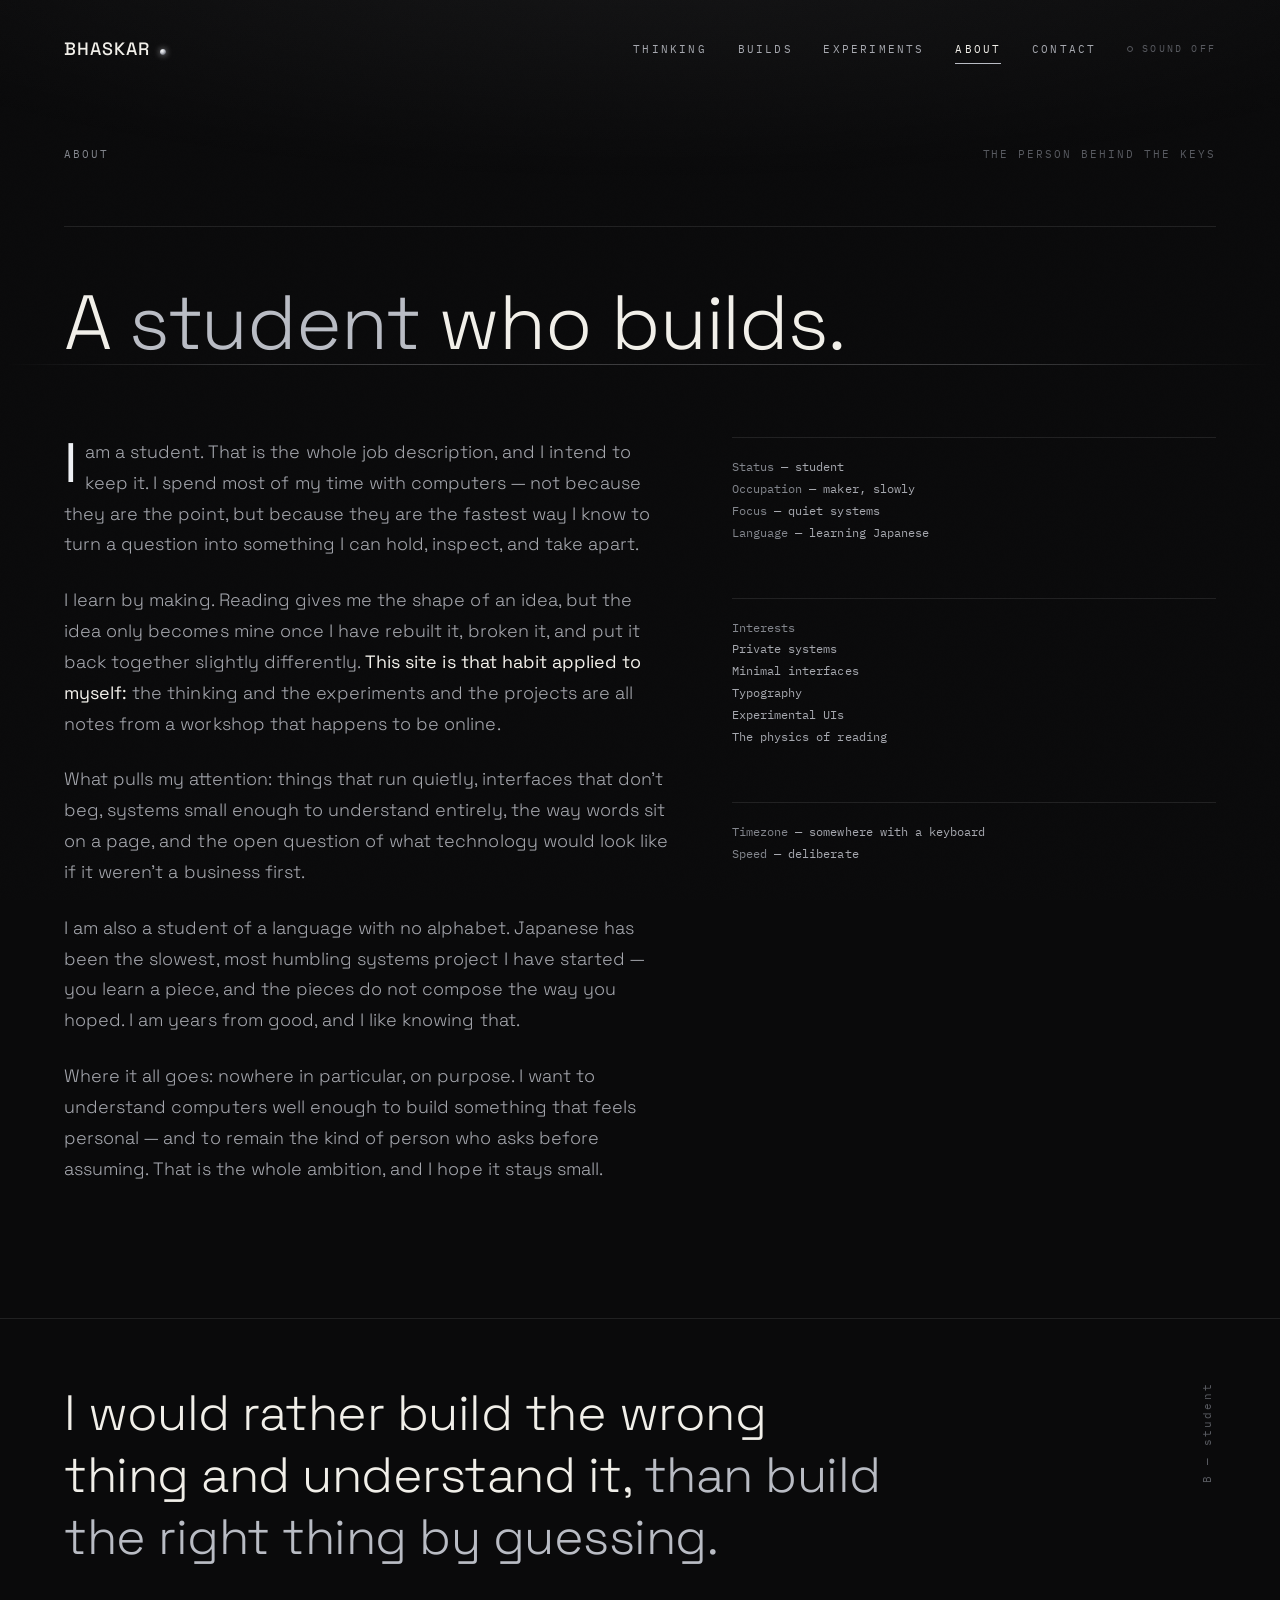
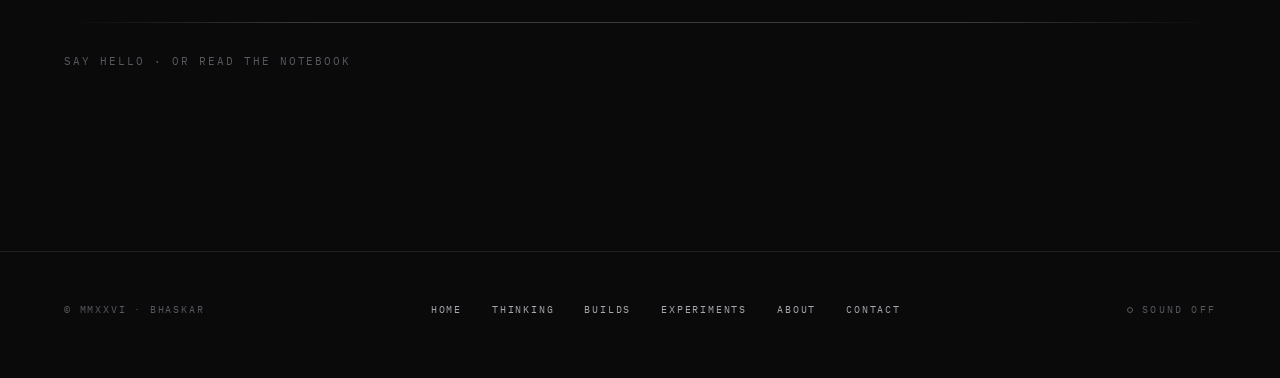
==== commit 4d668557: "Remove mythOS; fill OFF + contact with real facts; Greek quote; wire up fonts" ====
--- a/about/index.html
+++ b/about/index.html
@@ -22,6 +22,33 @@
   <link rel="preload" href="../assets/fonts/SpaceGrotesk-Variable.woff2" as="font" type="font/woff2" crossorigin>
   <link rel="preload" href="../assets/fonts/IBMPlexMono-Regular.woff2" as="font" type="font/woff2" crossorigin>
   <link rel="stylesheet" href="../css/styles.css">
+
+  <!-- unknown-route guard: hosts with SPA-style fallback otherwise serve
+       the homepage at any missing path. Inline so it works even where
+       external assets cannot resolve. -->
+  <script>
+    (function () {
+      var p = location.pathname;
+      if (location.protocol === 'file:') return;
+      var known = ['/', '/index.html', '/thinking/', '/thinking/index.html',
+        '/builds/', '/builds/index.html', '/builds/off/', '/builds/off/index.html',
+        '/experiments/', '/experiments/index.html',
+        '/about/', '/about/index.html', '/contact/', '/contact/index.html', '/404.html'];
+      var assets = ['/assets/', '/css/', '/js/'];
+      var statics = ['/favicon.svg', '/manifest.webmanifest', '/robots.txt', '/sitemap.xml'];
+      function ok() {
+        if (known.indexOf(p) !== -1) return true;
+        for (var i = 0; i < assets.length; i++) if (p.indexOf(assets[i]) === 0) return true;
+        for (var i = 0; i < statics.length; i++) if (p === statics[i]) return true;
+        return false;
+      }
+      if (!ok()) {
+        try { history.replaceState(null, '', p); } catch (e) {}
+        location.replace('/404.html');
+      }
+    })();
+  </script>
+
   <script src="../js/loader.js" defer></script>
 </head>
 <body class="page-about">
--- a/css/styles.css
+++ b/css/styles.css
@@ -4,6 +4,29 @@
    ============================================================ */
 
 /* ---------- tokens ---------- */
+/* self-hosted subsets (SIL OFL). Space Grotesk variable carries the site's
+   needs at any weight; both IBM Plex Mono faces are exact subsets. */
+@font-face {
+  font-family: "Space Grotesk";
+  src: url("../assets/fonts/SpaceGrotesk-Variable.woff2") format("woff2");
+  font-weight: 300 700;
+  font-style: normal;
+  font-display: swap;
+}
+@font-face {
+  font-family: "IBM Plex Mono";
+  src: url("../assets/fonts/IBMPlexMono-Regular.woff2") format("woff2");
+  font-weight: 400;
+  font-style: normal;
+  font-display: swap;
+}
+@font-face {
+  font-family: "IBM Plex Mono";
+  src: url("../assets/fonts/IBMPlexMono-Medium.woff2") format("woff2");
+  font-weight: 500;
+  font-style: normal;
+  font-display: swap;
+}
 :root {
   --black:      #060606;
   --ink:        #0b0b0c;
@@ -507,7 +530,7 @@
 .portrait__frame {
   position: relative;
   overflow: hidden;
-  aspect-ratio: 1600 / 1156;
+  aspect-ratio: 1156 / 1600;
   background:
     radial-gradient(120% 120% at 80% -20%, rgba(238, 240, 244, 0.06), transparent 55%),
     var(--charcoal);
@@ -536,6 +559,27 @@
 }
 
 /* home intro column */
+.quote-row {
+  display: flex;
+  flex-direction: column;
+  gap: 8px;
+  margin-top: 26px;
+  padding-top: 22px;
+  border-top: 1px solid var(--line-strong);
+}
+.quote-greek {
+  font-family: var(--font-mono);
+  font-size: clamp(1.35rem, 2.6vw, 1.9rem);
+  font-weight: 400;
+  color: var(--silver);
+  letter-spacing: 0.015em;
+  line-height: 1.2;
+}
+.quote-trans {
+  font-size: 0.64rem;
+  letter-spacing: 0.26em;
+  color: var(--ghost);
+}
 .home-intro .lead {
   font-size: clamp(1.02rem, 1.35vw, 1.22rem);
   line-height: 1.62;
@@ -987,100 +1031,6 @@
   letter-spacing: -0.01em;
 }
 .statement .sil { color: var(--silver); }
-
-/* mythos uses a right-floated data block, roman numerals, staggered text */
-.mythos .case-head .name { color: var(--silver-bright); }
-.mythos .section .body-text { max-width: 60ch; }
-.mythos .case-meta-note {
-  font-family: var(--font-mono);
-  font-size: 0.68rem;
-  letter-spacing: 0.1em;
-  color: var(--ghost);
-  margin-top: 30px;
-}
-.mythos .roman-watermark {
-  font-family: var(--font-mono);
-  font-size: clamp(5rem, 16vw, 12rem);
-  color: transparent;
-  -webkit-text-stroke: 1px rgba(238, 240, 244, 0.06);
-  line-height: 1;
-  user-select: none;
-}
-
-.case-next { margin-top: var(--section-gap); padding-bottom: 50px; }
-.case-next a {
-  display: flex;
-  align-items: center;
-  justify-content: space-between;
-  gap: 20px;
-  padding: clamp(24px, 5vh, 40px) 0;
-  border-top: 1px solid var(--line);
-}
-.case-next .lbl { color: var(--ghost); }
-.case-next .nm { font-size: clamp(1.5rem, 4vw, 2.6rem); font-weight: 300; transition: transform 0.4s var(--ease); }
-.case-next a:hover .nm { transform: translateX(8px); color: var(--silver); }
-
-/* ---------- mythOS: a book-like rhythm ---------- */
-.mythos-roman {
-  margin-top: clamp(40px, 9vh, 96px);
-  -webkit-text-stroke: 1px rgba(238, 240, 244, 0.07);
-  color: transparent;
-  font-family: var(--font-mono);
-  font-size: clamp(8rem, 22vw, 20rem);
-  line-height: 0.8;
-  text-align: center;
-  user-select: none;
-}
-
-.m-sections { margin-top: clamp(24px, 5vh, 44px); }
-.m-section {
-  display: grid;
-  grid-template-columns: 110px minmax(0, 1fr);
-  gap: clamp(18px, 3vw, 56px);
-  padding: clamp(38px, 7vh, 72px) 0;
-  border-top: 1px solid var(--line);
-  align-items: baseline;
-}
-.m-section .rom {
-  font-family: var(--font-mono);
-  font-size: clamp(1.6rem, 3vw, 2.6rem);
-  color: var(--silver);
-  padding-top: 2px;
-  transition: color 0.35s ease;
-}
-.m-section:hover .rom { color: var(--silver-bright); }
-.m-section h3 {
-  font-size: clamp(1.35rem, 2.4vw, 2rem);
-  font-weight: 300;
-  letter-spacing: -0.005em;
-  max-width: 24ch;
-  margin-bottom: 18px;
-}
-.m-section .mt { color: var(--fog); font-weight: 300; line-height: 1.72; max-width: 62ch; }
-.m-section .mt strong { color: var(--paper); font-weight: 400; }
-.m-section .mn {
-  font-family: var(--font-mono);
-  font-size: 0.72rem;
-  line-height: 1.9;
-  color: var(--ghost);
-  border-left: 1px solid var(--line-strong);
-  padding-left: 18px;
-  margin-top: 22px;
-  max-width: 56ch;
-}
-/* alternating lanes */
-.m-section--swap {
-  grid-template-columns: minmax(0, 1fr) 110px;
-}
-.m-section--swap .rom { order: 2; text-align: right; }
-.m-section--swap > div { order: 1; }
-
-@media (max-width: 760px) {
-  .m-section,
-  .m-section--swap { grid-template-columns: 1fr; gap: 10px; }
-  .m-section--swap .rom { order: initial; text-align: left; }
-  .m-section .rom { padding-top: 0; }
-}
 
 /* ============================================================
    experiments
